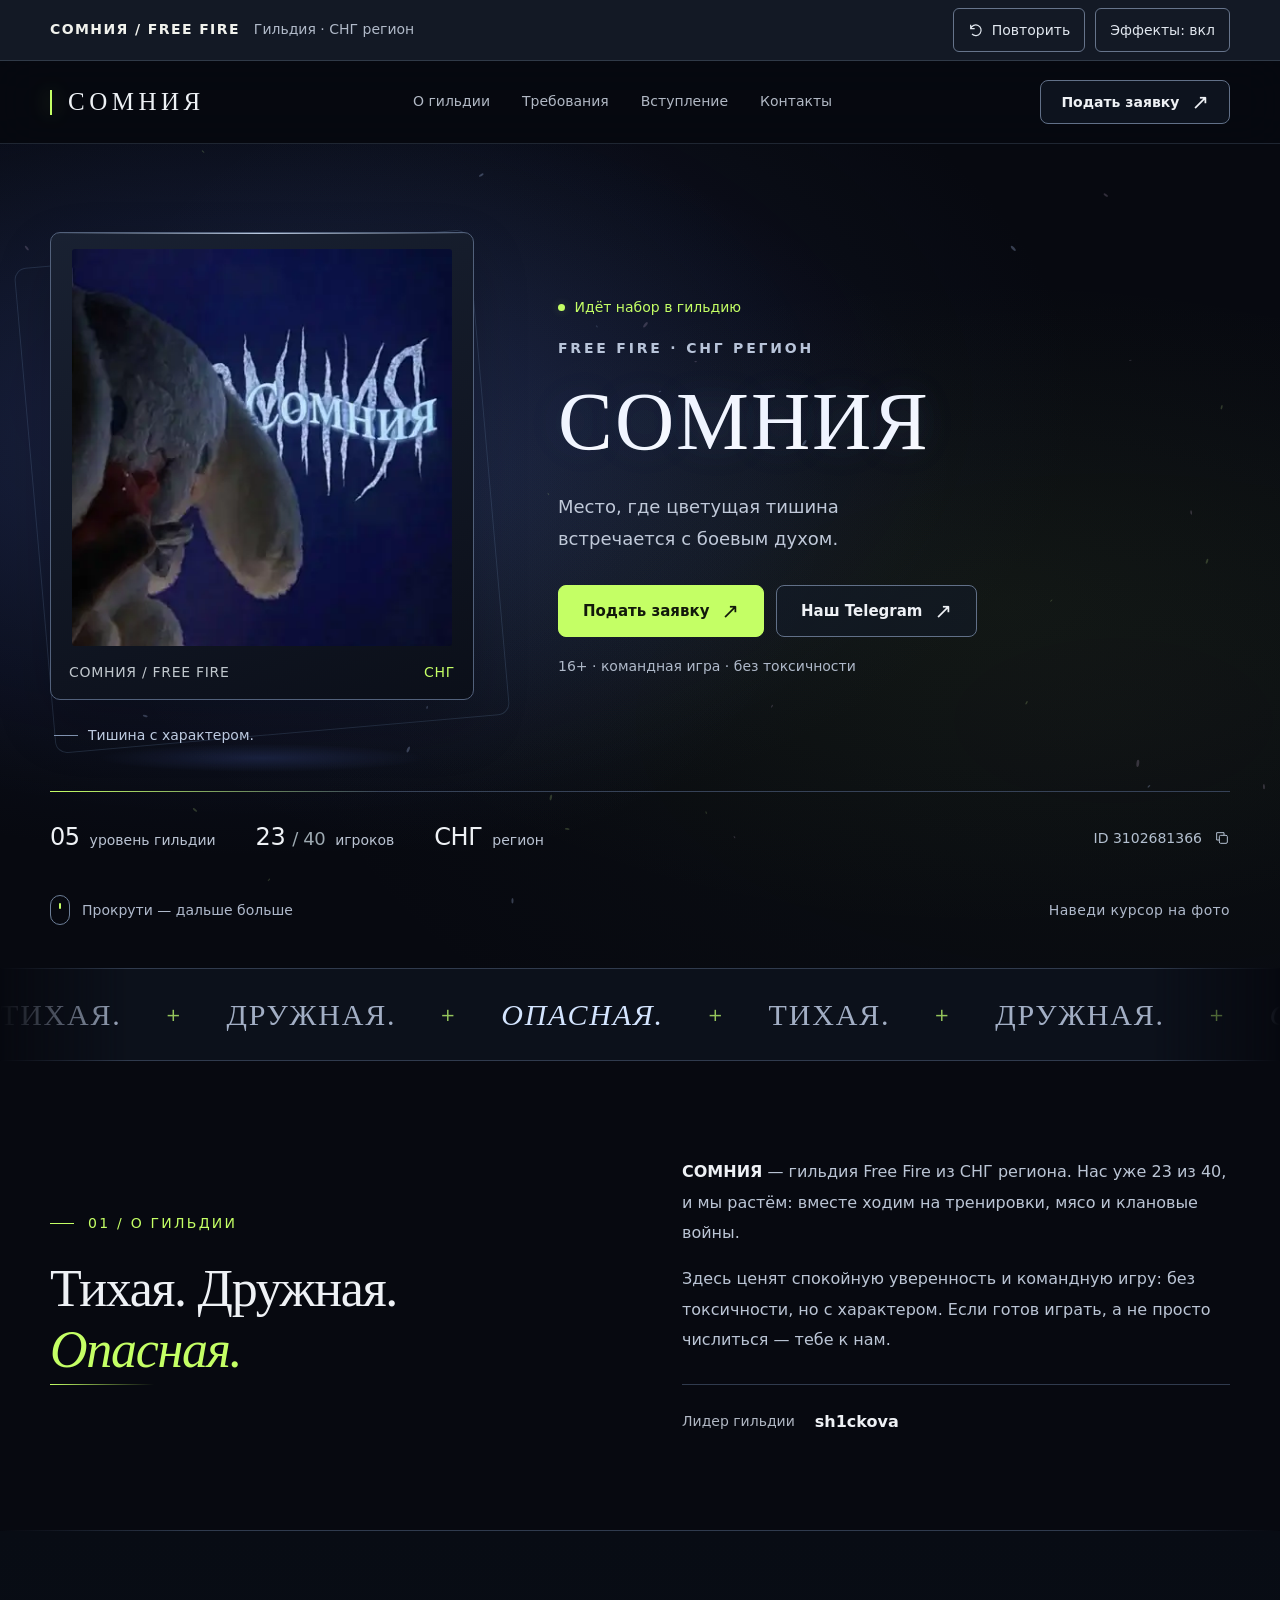
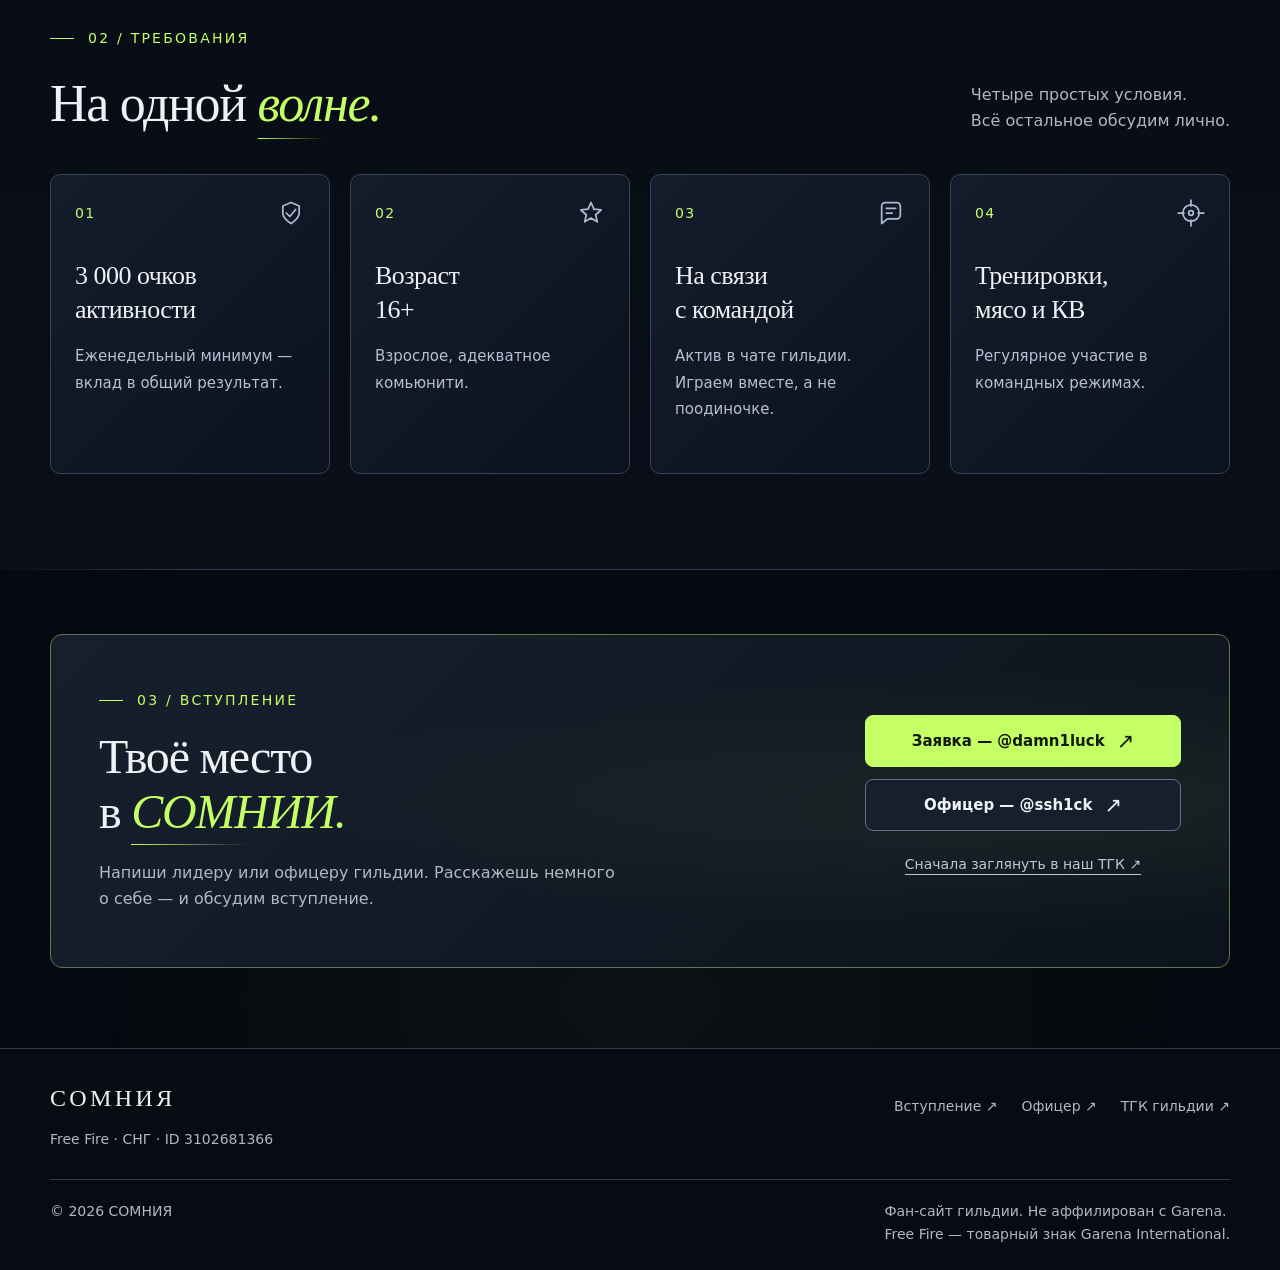
==== desktop.html @ 0462ac65 "Deploy animated desktop version; preserve original mobile site" ====
<!DOCTYPE html>

<html lang="ru">
<head>
<meta charset="utf-8"/>
<meta content="width=device-width, initial-scale=1" name="viewport"/><script>(()=>{try{if(!window.matchMedia||!window.matchMedia('(min-width: 1024px) and (hover: hover) and (pointer: fine)').matches){const u=new URL('./',location.href);u.search=location.search;u.hash=location.hash;location.replace(u.href);}}catch{location.replace('./');}})();</script><noscript><meta content="0;url=./" http-equiv="refresh"/></noscript>
<meta content="dark" name="color-scheme"/>

<title>СОМНИЯ — гильдия Free Fire · СНГ</title>
<style>
:root{--bg:#080b0e;--surface:#101418;--text:#f1f2ed;--muted:#afb5b9;--lime:#b8f455;--line:#30383d;--sans:system-ui,-apple-system,BlinkMacSystemFont,"Segoe UI",Arial,sans-serif;--serif:Georgia,"Times New Roman",serif}
*{box-sizing:border-box}html{scroll-behavior:smooth;scroll-padding-top:28px}body{margin:0;color:var(--text);background:var(--bg);font:16px/1.65 var(--sans);-webkit-font-smoothing:antialiased}a{color:inherit;text-decoration:none}button{font:inherit}button,a{-webkit-tap-highlight-color:transparent}button{cursor:pointer}img{display:block;max-width:100%}h1,h2,h3,p,figure,ul,ol,dl,dd{margin:0}ul,ol{list-style:none;padding:0}a:focus-visible,button:focus-visible{outline:2px solid var(--lime);outline-offset:5px}::selection{background:var(--lime);color:#080b0e}.wrap{width:min(1180px,calc(100% - 96px));margin-inline:auto}.preview{padding:8px 24px;text-align:center;font-size:14px;color:#bdc4c8;background:#151b20;border-bottom:1px solid var(--line)}.preview strong{font-weight:600;color:#f1f2ed}.nav{border-bottom:1px solid var(--line)}.nav-inner{height:88px;display:flex;gap:24px;align-items:center;justify-content:space-between}.brand{font-family:var(--serif);font-size:25px;letter-spacing:.17em;display:flex;align-items:center;gap:16px}.brand-sign{display:block;height:28px;width:2px;background:var(--lime);flex:none}.navlinks{display:flex;gap:32px;align-items:center}.navlinks a{display:flex;align-items:center;min-height:44px;font-size:14px;color:var(--muted);transition:color .2s}.navlinks a:hover{color:var(--lime)}.btn{display:inline-flex;justify-content:center;align-items:center;gap:12px;min-height:52px;padding:12px 24px;border:1px solid var(--line);border-radius:8px;font-size:15px;line-height:1.5;font-weight:650;color:var(--text);background:transparent;transition:background .2s,border-color .2s,transform .2s}.btn:hover{background:#1b2429;border-color:#637077}.btn:active{transform:translateY(1px)}.btn-primary{background:var(--lime);border-color:var(--lime);color:#111909}.btn-primary:hover{background:#ccff7b;border-color:#ccff7b}.btn-small{min-height:44px;padding:9px 20px;font-size:14px}.arrow{font-family:var(--sans);font-size:21px;font-weight:400;line-height:1}.burger{display:none;background:transparent;color:var(--text);border:1px solid #637077;border-radius:8px;width:44px;height:44px;padding:10px}.burger span{display:block;width:22px;height:2px;background:var(--text);margin:4px auto;transition:transform .2s,opacity .2s}.burger[aria-expanded=true] span:nth-child(1){transform:translateY(6px) rotate(45deg)}.burger[aria-expanded=true] span:nth-child(2){opacity:0}.burger[aria-expanded=true] span:nth-child(3){transform:translateY(-6px) rotate(-45deg)}
.hero{padding:64px 0 48px;position:relative}.hero-inner{display:grid;grid-template-columns:424px minmax(0,1fr);align-items:center;gap:84px}.art{width:100%;padding:20px 20px 0;border:1px solid var(--line);background:#0d1115;position:relative;border-radius:12px}.art::before{content:"";position:absolute;top:-1px;left:24px;right:24px;height:1px;background:linear-gradient(90deg,transparent,#8b987b,transparent)}.art img{width:380px;height:auto;aspect-ratio:400/418;object-fit:contain;border-radius:4px}.art figcaption{display:flex;align-items:center;justify-content:space-between;gap:16px;padding:16px 0;font-size:14px;color:#c0c7cd}.art figcaption span:last-child{color:var(--lime)}.eyebrow{text-transform:uppercase;letter-spacing:.17em;font-size:14px;font-weight:600;color:var(--muted)}.availability{display:inline-flex;align-items:center;gap:10px;color:var(--lime);font-size:14px;margin-bottom:22px}.dot{height:7px;width:7px;border-radius:50%;background:var(--lime);display:inline-block}.hero h1{font-family:var(--serif);font-size:clamp(64px,6.4vw,94px);font-weight:400;line-height:1.08;letter-spacing:.045em;margin:18px 0 22px;white-space:nowrap}.hero-description{font-size:18px;line-height:1.8;color:#bfc5c9;max-width:43ch}.hero-actions{display:flex;flex-wrap:wrap;gap:12px;margin-top:32px}.hero-note{font-size:14px;color:var(--muted);margin-top:18px}.hero-bottom{margin-top:48px;border-top:1px solid var(--line);padding-top:24px;display:flex;align-items:center;gap:24px;justify-content:space-between}.hero-facts{display:flex;gap:42px;align-items:center}.hero-facts>div{display:flex;align-items:baseline;gap:10px}.hero-facts dt{font-size:14px;color:var(--muted);order:2}.hero-facts dd{font-size:22px;font-weight:500;letter-spacing:-.02em}.hero-facts .subvalue{color:#9da9b1;font-size:18px}.id-button{display:inline-flex;align-items:center;gap:12px;padding:10px 0 10px 12px;min-height:44px;background:transparent;border:0;color:var(--muted);font-size:14px}.id-button:hover{color:var(--lime)}.id-button svg{width:16px;height:16px}.copy-status{min-width:0}.section{padding:76px 0;border-top:1px solid var(--line)}.section-label{font-size:14px;letter-spacing:.16em;text-transform:uppercase;color:var(--lime);margin-bottom:24px}.section h2{font-family:var(--serif);font-size:48px;font-weight:400;line-height:1.2;letter-spacing:-.035em}.section h2 em{font-weight:400;color:var(--lime)}.about-grid{display:grid;grid-template-columns:1fr 1fr;gap:80px}.about-copy p{color:var(--muted);font-size:16px;line-height:1.9;max-width:59ch}.about-copy p+p{margin-top:16px}.about-copy strong{color:var(--text);font-weight:600}.leader{display:flex;gap:20px;align-items:center;margin-top:24px;font-size:14px}.leader span{color:var(--muted)}.leader strong{font-size:16px;font-weight:600}.section-header{display:flex;gap:32px;align-items:flex-end;justify-content:space-between;margin-bottom:40px}.section-header p{font-size:16px;color:var(--muted);max-width:32ch}.requirements{display:grid;grid-template-columns:repeat(4,minmax(0,1fr));gap:24px}.requirement{padding:24px 0 0;border-top:1px solid #4b555d}.num{font-size:14px;letter-spacing:.1em;color:var(--lime);display:block;margin-bottom:32px}.requirement h3{font-family:var(--serif);font-weight:400;font-size:27px;line-height:1.25;min-height:72px;padding-bottom:12px}.requirement p{font-size:15px;color:var(--muted);line-height:1.8;max-width:26ch}.join{border-top:0;padding:20px 0 76px}.join-panel{border:1px solid var(--line);border-radius:12px;background:#11181a;padding:48px;display:grid;grid-template-columns:minmax(0,1fr) 310px;gap:48px;align-items:center}.join .section-label{margin-bottom:16px}.join h2{max-width:16ch;font-size:44px}.join p{margin-top:20px;max-width:52ch;color:var(--muted)}.join-actions{display:flex;flex-direction:column;gap:12px}.contact-link{min-height:44px;display:flex;align-items:center;justify-content:center;color:var(--muted);font-size:14px;text-decoration:underline;text-underline-offset:5px}.contact-link:hover{color:var(--lime)}.footer{border-top:1px solid var(--line);padding:36px 0 24px}.footer-top{display:flex;justify-content:space-between;align-items:flex-start;gap:32px}.footer-brand{font:24px var(--serif);letter-spacing:.14em}.footer-meta{font-size:14px;color:var(--muted);margin-top:14px}.footer-contacts{display:flex;flex-wrap:wrap;gap:24px}.footer-contacts a{color:var(--muted);font-size:14px;min-height:44px;display:flex;align-items:center}.footer-contacts a:hover{color:var(--lime)}.footer-bottom{border-top:1px solid var(--line);margin-top:28px;padding-top:20px;display:flex;justify-content:space-between;gap:32px;color:var(--muted);font-size:14px}.disclaimer{max-width:68ch}.preview-foot{padding:16px 24px;background:#141a1e;text-align:center;color:#b9c3c9;font-size:14px;border-top:1px solid var(--line)}
@media(min-width:1600px){.hero{padding-top:80px;padding-bottom:56px}.hero-inner{gap:100px}.hero h1{font-size:94px}}
@media(max-width:1150px) and (min-width:760px){.wrap{width:calc(100% - 64px)}.navlinks{gap:20px}.hero-inner{grid-template-columns:minmax(280px,360px) minmax(0,1fr);gap:40px}.hero h1{font-size:clamp(50px,6.2vw,70px)}.hero-facts{gap:24px}.about-grid{gap:48px}.section h2{font-size:42px}.requirements{grid-template-columns:repeat(2,minmax(0,1fr));gap:32px}.requirement h3{min-height:0}.num{margin-bottom:20px}}
@media(max-width:900px){.navlinks{gap:16px}.navlinks a{font-size:14px}.nav-action{display:none}.hero-facts{gap:20px}.hero-facts>div{display:block}.hero-facts dt{font-size:14px}.hero-facts dd{font-size:21px}.hero-bottom{align-items:flex-end}.join-panel{grid-template-columns:1fr;gap:32px}.join-actions{flex-direction:row;flex-wrap:wrap}.join h2{max-width:24ch}.footer-top{flex-direction:column}.footer-bottom{flex-direction:column;gap:12px}}
@media(max-width:759px){.wrap{width:calc(100% - 40px)}.preview{font-size:14px;padding:10px 20px}.nav-inner{height:72px;position:relative}.brand{font-size:21px;gap:12px}.burger{display:block}.navlinks{display:none;position:absolute;z-index:10;top:72px;left:-20px;right:-20px;flex-direction:column;align-items:stretch;padding:20px;background:#11191e;border-bottom:1px solid var(--line);gap:4px}.navlinks.open{display:flex}.navlinks a{font-size:17px;padding:10px 12px}.hero{padding:28px 0 32px}.hero-inner{grid-template-columns:1fr;gap:36px}.art{max-width:400px;margin:auto;padding:10px 10px 0}.art img{width:100%}.art figcaption{font-size:14px;padding:12px 0}.availability{margin-bottom:18px}.eyebrow{font-size:14px;letter-spacing:.12em}.hero h1{font-size:clamp(43px,11.8vw,72px);margin:16px 0 20px;letter-spacing:.04em}.hero-description{font-size:17px;line-height:1.8}.hero-actions{gap:10px;margin-top:24px}.hero-actions .btn{flex:1;padding:12px 16px;white-space:nowrap}.hero-bottom{margin-top:32px;align-items:flex-start;flex-direction:column;gap:20px}.hero-facts{width:100%;justify-content:space-between;gap:12px}.hero-facts>div{display:flex;flex-direction:column;gap:2px}.hero-facts dt{order:2}.id-button{padding-left:0}.section{padding:48px 0}.section-label{margin-bottom:20px}.section h2{font-size:36px;letter-spacing:-.02em}.about-grid{grid-template-columns:1fr;gap:28px}.section-header{display:block;margin-bottom:28px}.section-header p{margin-top:16px}.requirements{grid-template-columns:1fr;gap:28px}.requirement{padding-top:20px;display:grid;grid-template-columns:40px minmax(0,1fr);column-gap:16px}.num{grid-row:1 / 3;margin:4px 0 0}.requirement h3{font-size:25px;min-height:0;padding-bottom:10px}.requirement p{grid-column:2;max-width:100%;font-size:16px}.join{padding:0 0 48px;border:0}.join-panel{padding:28px 22px;border-radius:10px;gap:28px}.join h2{font-size:33px}.join p{font-size:16px}.join-actions{flex-direction:column;gap:12px}.join-actions .btn{width:100%;font-size:14px;padding:12px}.footer{padding-top:28px}.footer-contacts{gap:4px;flex-direction:column}.footer-top{gap:20px}.footer-bottom{margin-top:20px}.preview-foot{padding-inline:20px;text-align:left}}
@media(prefers-reduced-motion:reduce){html{scroll-behavior:auto}*,*::before,*::after{transition:none!important;animation:none!important}}
</style>
<style>/* SOMNIA V2 — local motion concept; no production files modified. */
:root{--bg:#070910;--surface:#10151e;--lime:#c4ff65;--text:#eef1f5;--muted:#b1b8c4;--line:#303a48;--ease:cubic-bezier(.2,.7,.2,1)}
html{scroll-padding-top:110px}body{background:var(--bg)}
.skip-link{position:fixed;left:16px;top:-100px;z-index:500;background:var(--lime);color:#12190a;padding:12px 20px;border-radius:8px}.skip-link:focus{top:16px}
.preview{padding:0;background:#131925;border-bottom-color:#303a48;text-align:left}.preview-inner{min-height:60px;display:flex;align-items:center;justify-content:space-between;gap:20px}.preview-copy{display:flex;gap:14px;align-items:center}.version{font-size:14px;letter-spacing:.1em;color:var(--lime);font-weight:650}.preview-copy p{color:#b1bac9;font-size:14px}.preview-controls{display:flex;gap:10px}.control{display:inline-flex;align-items:center;justify-content:center;gap:8px;padding:8px 14px;min-height:44px;border:1px solid #66748b;background:transparent;border-radius:6px;color:#e1e7ef;font:500 14px var(--sans);cursor:pointer}.control:hover{border-color:var(--lime);color:var(--lime)}.control svg{height:16px;width:16px;flex:none}.control[aria-pressed=false]{color:#c0c8d5}
.nav{position:sticky;top:0;z-index:100;background:rgba(7,9,16,.84);backdrop-filter:blur(20px);-webkit-backdrop-filter:blur(20px);border-bottom:1px solid rgba(170,194,226,.16);transition:background .3s}.nav.scrolled{background:rgba(7,9,16,.95)}.nav-inner{height:82px}.brand{font-weight:400;letter-spacing:.18em}.brand-sign{height:25px;box-shadow:0 0 20px rgba(196,255,101,.45)}.navlinks a{position:relative;padding:8px 0}.navlinks a:after{content:"";position:absolute;bottom:4px;height:1px;left:0;width:100%;background:var(--lime);transform:scaleX(0);transform-origin:left;transition:transform .3s var(--ease)}.navlinks a:hover:after,.navlinks a[aria-current=location]:after{transform:scaleX(1)}.navlinks a[aria-current=location]{color:var(--text)}.scroll-progress{height:2px;position:absolute;left:0;right:0;bottom:-1px;background:var(--lime);transform:scaleX(var(--progress,0));transform-origin:left;pointer-events:none;box-shadow:0 0 12px rgba(196,255,101,.4)}
.hero{isolation:isolate;padding:72px 0 36px;overflow:clip;min-height:730px;background:radial-gradient(ellipse at 19% 31%,rgba(42,62,123,.23),transparent 57%),radial-gradient(ellipse at 87% 70%,rgba(67,88,49,.07),transparent 52%),#070910}.hero>.wrap{position:relative;z-index:2}.atmosphere{position:absolute;inset:0;width:100%;height:100%;pointer-events:none;z-index:1;opacity:.75}.ambient{position:absolute;pointer-events:none;inset:0;z-index:0}.ambient:before,.ambient:after{content:"";position:absolute;pointer-events:none;inset:-8%;background:radial-gradient(ellipse at 24% 40%,rgba(89,111,221,.18),transparent 44%);opacity:.9}.ambient:after{background:radial-gradient(ellipse at 74% 55%,rgba(152,196,88,.08),transparent 44%);opacity:.7}.cursor-light{position:absolute;inset:0;z-index:0;pointer-events:none;background:radial-gradient(540px circle at var(--mx,35%) var(--my,40%),rgba(109,145,216,.07),transparent 72%)}
.hero-inner{grid-template-columns:424px minmax(0,1fr);gap:84px;min-height:486px}.art-stage{position:relative;perspective:1300px;padding:16px 0 8px}.art-stage:before{content:"";position:absolute;inset:32px -16px 20px;border:1px solid rgba(123,153,196,.20);border-radius:12px;transform:rotate(-5deg);pointer-events:none}.art-stage:after{content:"";position:absolute;left:9%;right:9%;bottom:-18px;height:30px;border-radius:50%;background:radial-gradient(ellipse,rgba(85,112,218,.18),transparent 66%);pointer-events:none}.art-motion{position:relative;transform:perspective(1300px) rotateX(var(--rx,0deg)) rotateY(var(--ry,0deg));transition:transform .5s var(--ease);will-change:auto}.art{background:linear-gradient(160deg,#192132,#0b0f19);border-color:#52617b;padding:16px 16px 0;border-radius:10px;box-shadow:0 24px 56px rgba(0,0,0,.2);position:relative;overflow:hidden;transform:translateZ(0)}.art:before{inset:0;height:1px;background:linear-gradient(90deg,transparent,rgba(216,232,255,.85),transparent);left:0;right:0}.art:after{content:"";position:absolute;inset:0;background:linear-gradient(115deg,transparent 27%,rgba(222,236,255,.12) 43%,transparent 55%);transform:translateX(-130%);pointer-events:none}.art img{width:380px;margin-inline:auto;border-radius:3px;position:relative}.art figcaption{font-size:14px;letter-spacing:.05em;padding:15px 2px}.art-caption{display:flex;align-items:center;gap:10px;font-size:14px;color:#b9c4d8;margin:24px 0 0 4px}.art-caption i{width:24px;height:1px;background:#8699b8;display:block}.art-caption span:last-child{color:#cbd9f0}
.availability{color:var(--lime);font-size:14px;margin-bottom:18px;gap:10px}.availability .dot{box-shadow:0 0 10px rgba(196,255,101,.22)}.eyebrow{font-size:14px;letter-spacing:.2em;color:#b8c4d9}.hero h1{font-size:clamp(62px,6.4vw,94px);letter-spacing:.025em;margin:18px 0 24px;color:#f1f5ff;line-height:1.08;font-weight:400;text-shadow:0 0 44px rgba(146,175,255,.10)}.hero h1 .char{display:inline-block;position:relative}.hero h1 .char:after{content:attr(data-char);position:absolute;inset:0;background:linear-gradient(115deg,transparent 25%,rgba(255,255,255,.75) 48%,transparent 70%);background-size:320% 100%;background-position:150% 0;-webkit-background-clip:text;background-clip:text;color:transparent;pointer-events:none}.hero-description{font-size:18px;line-height:1.8;color:#c0c9d9}.hero-actions{margin-top:30px}.hero-note{color:#afb9c9}.btn{position:relative;overflow:hidden;isolation:isolate;border-color:#617088;background:rgba(19,27,40,.6);transition:transform .35s var(--ease),background .3s,border-color .3s,box-shadow .3s}.btn:before{content:"";position:absolute;inset:0;background:linear-gradient(110deg,transparent 10%,rgba(255,255,255,.28) 50%,transparent 80%);transform:translateX(-140%);pointer-events:none;z-index:-1}.btn-primary{background:var(--lime);color:#12190b;border-color:var(--lime)}.btn-primary:hover{background:#d5ff92;box-shadow:0 0 0 5px rgba(196,255,101,.055),0 8px 28px rgba(137,181,72,.14)}.btn:hover .arrow{transform:translate(2px,-2px)}.arrow{transition:transform .3s var(--ease)}.btn-primary:focus-visible{outline-offset:5px}.hero-bottom{margin-top:36px;padding-top:24px;position:relative;border-top-color:#364257}.hero-bottom:before{content:"";position:absolute;top:-1px;left:0;width:28%;height:1px;background:linear-gradient(90deg,var(--lime),transparent)}.hero-facts{gap:40px}.hero-facts dd{font-weight:400;font-size:24px;font-variant-numeric:tabular-nums}.hero-facts dt{color:#bac3d2;font-size:14px}.id-button{color:#b4c0d0;flex:none}.hero-guide{display:flex;align-items:center;justify-content:space-between;margin-top:28px;gap:24px;font-size:14px;color:#afb9cb}.hero-guide a{min-height:44px;display:flex;align-items:center;gap:12px}.hero-guide a span:first-child{width:20px;height:30px;border:1px solid #6d7f98;border-radius:10px;position:relative}.hero-guide a span:first-child:after{content:"";position:absolute;top:7px;left:8px;width:2px;height:6px;background:var(--lime);border-radius:2px}.interaction-hint{letter-spacing:.025em}
.kinetic{overflow:hidden;border-top:1px solid #303b4e;border-bottom:1px solid #303b4e;position:relative;background:#0c111b;padding:23px 0;mask-image:linear-gradient(90deg,transparent,#000 10%,#000 90%,transparent)}.kinetic-track{display:flex;width:max-content;white-space:nowrap;will-change:auto}.kinetic-group{display:flex;align-items:center;gap:44px;padding-right:44px;font:30px/1.5 var(--serif);color:#a2aec4;letter-spacing:.06em}.kinetic-group em{color:#d4e5ff}.kinetic-group b{font:18px var(--sans);font-weight:300;color:#95c65b}
.section{padding:96px 0;border:0;position:relative}.section:not(.join):after{content:"";height:1px;background:linear-gradient(90deg,transparent,#303b4e 15%,#303b4e 85%,transparent);position:absolute;bottom:0;left:0;right:0}.section-label{color:var(--lime);font-size:14px;display:flex;align-items:center;gap:14px}.section-label:before{content:"";width:24px;height:1px;background:var(--lime);display:block;flex:none}.section h2{font-size:52px;line-height:1.16;letter-spacing:-.025em}.section h2 em{color:var(--lime);display:inline-block;position:relative}.section h2 em:after{content:"";height:1px;position:absolute;left:0;right:0;bottom:-5px;background:linear-gradient(90deg,var(--lime),transparent);transform-origin:left;transform:scaleX(.55)}.about-grid{gap:84px;align-items:center}.about-copy p{color:#bbc5d5}.leader{border-top:1px solid #303b4e;padding-top:24px;margin-top:28px}.leader strong{color:var(--text)}
#reqs{background:linear-gradient(180deg,#080c14,#0a0f19)}.section-header{margin-bottom:40px}.requirements{gap:20px}.requirement{border:1px solid #364359;border-radius:10px;padding:24px;position:relative;overflow:hidden;background:linear-gradient(135deg,#141d2c,#0c121e);transition:transform .4s var(--ease),border-color .4s,box-shadow .4s;min-height:300px;isolation:isolate}.requirement:before{content:"";position:absolute;inset:0;background:radial-gradient(240px circle at var(--cx,50%) var(--cy,0%),rgba(147,189,91,.15),transparent 72%);opacity:0;transition:opacity .4s;pointer-events:none;z-index:-1}.requirement:after{content:"";position:absolute;bottom:0;left:24px;right:24px;height:2px;background:var(--lime);transform:scaleX(0);transform-origin:left;transition:transform .4s var(--ease)}.req-top{display:flex;justify-content:space-between;align-items:center;margin-bottom:32px;gap:16px}.num{margin:0;font-size:14px}.req-icon{height:28px;width:28px;color:#aabbd1}.requirement h3{font-size:26px;line-height:1.3;min-height:84px;padding-bottom:16px;letter-spacing:-.02em}.requirement p{font-size:15px;line-height:1.75;color:#b5c0d2;max-width:none}.join{padding:64px 0 80px;background:radial-gradient(ellipse at 50% 90%,rgba(60,81,49,.12),transparent 60%)}.join-panel{padding:54px 48px;background:radial-gradient(ellipse at 85% 50%,rgba(161,210,98,.08),transparent 55%),linear-gradient(135deg,#16202d,#0d131c);border-color:#637453;position:relative;isolation:isolate;overflow:hidden;grid-template-columns:minmax(0,1fr) 316px}.join-panel:before{content:"";position:absolute;inset:0;z-index:-1;background:linear-gradient(110deg,transparent 25%,rgba(132,175,214,.07) 45%,transparent 65%);transform:translateX(-110%);pointer-events:none}.join h2{font-size:48px}.join .btn{background-color:#16202d}.join .btn-primary{background-color:var(--lime)}.join .contact-link{color:#bcc8d8}.footer{background:#080b12;border-top-color:#303a48}.footer-bottom{border-top-color:#303a48}.preview-foot{background:#121925;color:#bbc7d8;border-top-color:#303a48}
/* Motion is progressive enhancement: content is visible without JavaScript. */
.motion-on .ambient:before{animation:ambient-drift 16s ease-in-out infinite alternate}.motion-on .ambient:after{animation:ambient-drift 22s ease-in-out infinite alternate-reverse}.motion-on .art-float{animation:float-art 7s ease-in-out infinite}.motion-on .art:after{animation:art-light 10s ease-in-out infinite}.motion-on .art-stage:before{animation:frame-drift 10s ease-in-out infinite alternate}.motion-on .kinetic-track{animation:marquee 36s linear infinite}.motion-on .availability .dot{animation:beacon 4s ease-in-out infinite}.motion-on .hero-guide a span:first-child:after{animation:scroll-cue 2.8s ease-in-out infinite}.motion-on .join-panel:before{animation:join-light 12s ease-in-out infinite}.motion-on .reveal-ready{transition:opacity .85s var(--ease),transform .85s var(--ease),filter .85s var(--ease);transition-delay:var(--delay,0ms)}.motion-on .reveal-ready:not(.is-visible){opacity:0;transform:translateY(28px);filter:blur(4px)}.motion-on .reveal-ready:focus-within{opacity:1;transform:none;filter:none}.motion-on .intro .char{animation:char-in 1.2s var(--ease) both;animation-delay:calc(var(--i)*85ms + 170ms)}.motion-on .intro .char:after{animation:title-light 2.5s ease-out 1.1s both}.motion-on .intro .entrance{animation:content-in 1.15s var(--ease) both;animation-delay:var(--entrance-delay,100ms)}.motion-on .section .is-visible h2 em:after{animation:line-in 1.6s var(--ease) both}.motion-off .reveal-ready{opacity:1!important;transform:none!important;filter:none!important}.motion-off .char,.motion-off .entrance{opacity:1!important;transform:none!important;filter:none!important}.motion-off .art-motion,.motion-off .btn{transform:none!important}.motion-off .atmosphere{display:none}.motion-off .cursor-light{display:none}.motion-off .interaction-hint{visibility:hidden}.motion-off *, .motion-off *:before,.motion-off *:after{animation:none!important}.motion-off{scroll-behavior:auto}
@keyframes char-in{0%{opacity:0;transform:translateY(.45em) rotate(3deg);filter:blur(12px)}100%{opacity:1;transform:translateY(0) rotate(0);filter:blur(0)}}
@keyframes content-in{from{opacity:0;transform:translateY(22px);filter:blur(3px)}to{opacity:1;transform:none;filter:none}}
@keyframes title-light{from{background-position:150% 0}to{background-position:-130% 0}}
@keyframes ambient-drift{from{transform:translate(-2%,-2%) scale(1)}to{transform:translate(3%,4%) scale(1.08)}}
@keyframes float-art{0%,100%{transform:translateY(0)}50%{transform:translateY(-8px)}}
@keyframes frame-drift{from{transform:rotate(-5deg)}to{transform:rotate(-2deg)}}
@keyframes art-light{0%,65%{transform:translateX(-140%)}95%,100%{transform:translateX(140%)}}
@keyframes marquee{to{transform:translateX(-50%)}}
@keyframes beacon{0%,100%{box-shadow:0 0 0 0 rgba(196,255,101,.18)}50%{box-shadow:0 0 0 5px rgba(196,255,101,.02)}}
@keyframes scroll-cue{0%,100%{transform:translateY(0);opacity:.6}50%{transform:translateY(6px);opacity:1}}
@keyframes line-in{from{transform:scaleX(0)}to{transform:scaleX(.55)}}
@keyframes join-light{0%,65%{transform:translateX(-110%)}100%{transform:translateX(110%)}}
@media(hover:hover) and (pointer:fine){.motion-on .btn:hover{transform:translate(var(--bx,0px),var(--by,0px))}.motion-on .btn:hover:before{transition:transform .7s var(--ease);transform:translateX(140%)}.motion-on .requirement:hover{transform:translateY(-8px);border-color:#849774;box-shadow:0 16px 32px rgba(0,0,0,.2)}.motion-on .requirement:hover:before{opacity:1}.motion-on .requirement:hover:after{transform:scaleX(1)}}
@media(min-width:1600px){.hero{padding-top:84px;min-height:780px}.hero-inner{gap:84px}.hero h1{font-size:94px}}
@media(min-width:760px) and (max-width:1150px){.hero-inner{grid-template-columns:minmax(280px,360px) minmax(0,1fr);gap:44px}.hero h1{font-size:clamp(44px,6vw,69px)}.hero{padding-top:52px;min-height:0}.hero-actions{gap:10px}.hero-actions .btn{padding:12px 18px}.requirements{grid-template-columns:repeat(2,minmax(0,1fr))}.requirement{min-height:250px}.section h2{font-size:43px}.hero-facts{gap:28px}.about-grid{gap:48px}}
@media(max-width:1000px){.preview-copy p{display:none}.hero-facts>div{flex-direction:column;align-items:flex-start;gap:2px}.hero-facts dt{order:2}.navlinks{gap:22px}.nav-action{display:none}}
@media(max-width:900px){.join-panel{grid-template-columns:1fr}.join-actions{flex-direction:row;flex-wrap:wrap}.interaction-hint{display:none}}
@media(max-width:759px){html{scroll-padding-top:88px}.preview-inner{flex-wrap:wrap;gap:8px;padding:10px 0}.preview-copy{flex:1}.preview-copy p{display:none}.preview-controls{gap:6px}.control{font-size:14px;padding:8px 10px}.replay-label{display:none}.nav-inner{height:68px}.navlinks{top:68px;background:#101826}.navlinks a{padding:10px 12px}.navlinks a:after{left:12px;width:70px}.hero{padding:20px 0 28px;min-height:0}.hero-inner{grid-template-columns:1fr;gap:32px;min-height:0}.art-stage{padding:12px 8px 0;max-width:394px;margin:auto;width:100%}.art-stage:before{inset:20px 0 26px;transform:rotate(-3deg)}.art{padding:12px 12px 0}.art img{width:100%;max-width:380px}.art figcaption{font-size:14px;padding:12px 0}.art-caption{margin-top:18px;font-size:14px}.availability{margin-bottom:18px}.hero h1{font-size:clamp(42px,12vw,76px);letter-spacing:.018em;margin:16px 0 20px}.hero-description{font-size:17px}.hero-actions{margin-top:24px}.hero-actions .btn{padding:12px 14px;white-space:nowrap;font-size:14px}.hero-bottom{margin-top:28px;flex-direction:column;gap:16px}.hero-facts{width:100%;gap:12px;justify-content:space-between}.hero-facts dd{font-size:23px}.hero-facts dt{font-size:14px}.id-button{padding-left:0}.hero-guide{margin-top:8px}.interaction-hint{display:none}.kinetic{padding:16px 0}.kinetic-group{font-size:23px;gap:28px;padding-right:28px}.section{padding:56px 0}.section h2{font-size:38px}.about-grid{grid-template-columns:1fr;gap:28px}.section-label{font-size:14px;margin-bottom:22px}.requirements{grid-template-columns:1fr;gap:16px}.requirement{display:block;min-height:0;padding:24px}.req-top{margin-bottom:22px}.requirement h3{min-height:0;font-size:28px;line-height:1.3;padding-bottom:12px}.requirement h3 br{display:none}.requirement h3 br:after{content:" "}.requirement p{font-size:16px;max-width:none}.requirement .num{margin:0}.req-icon{height:24px;width:24px}.join{padding:24px 0 56px}.join-panel{padding:30px 24px;gap:28px;grid-template-columns:1fr}.join h2{font-size:36px}.join-actions{flex-direction:column}.footer{padding-top:32px}.footer-meta{line-height:1.8}.motion-on .art-float{animation:none}.cursor-light{display:none}.hero-guide a{font-size:14px}.preview-foot{text-align:left}.btn{max-width:100%}}
@media(prefers-reduced-motion:reduce){html{scroll-behavior:auto}.reveal-ready,.char,.entrance{opacity:1!important;transform:none!important;filter:none!important}*,*:before,*:after{animation:none!important;transition:none!important}.atmosphere{display:none}.art-motion{transform:none!important}}
@media print{.preview,.nav,.atmosphere,.ambient,.hero-guide,.preview-foot,.kinetic{display:none}.reveal-ready{opacity:1!important;transform:none!important;filter:none!important}body{background:white;color:black}.section,.hero{background:none}}

.requirement h3 br{display:initial}
.tab-hidden *, .tab-hidden *:before,.tab-hidden *:after{animation-play-state:paused!important}
.hero.is-away .art-float,.hero.is-away .ambient:before,.hero.is-away .ambient:after,.hero.is-away .art:after{animation-play-state:paused}
@media(max-width:759px){.requirement h3 br{display:initial}}
</style><meta content="СОМНИЯ — гильдия Free Fire, СНГ регион. Уровень 5, набор активных игроков 16+. Вступление: @damn1luck." name="description"/><meta content="#070910" name="theme-color"/><meta content="website" property="og:type"/><meta content="https://quez1x1907.github.io/Somnia/" property="og:url"/><meta content="СОМНИЯ — гильдия Free Fire" property="og:title"/><meta content="Уровень 5 · СНГ · идёт набор. Вступление: @damn1luck" property="og:description"/><meta content="https://quez1x1907.github.io/Somnia/assets/og.jpg" property="og:image"/><meta content="ru_RU" property="og:locale"/><link href="assets/favicon.png" rel="icon" type="image/png"/><link href="https://quez1x1907.github.io/Somnia/" rel="canonical"/></head>
<body id="top"><a class="skip-link" href="#main">К содержимому</a>
<div class="preview"><div class="wrap preview-inner"><div class="preview-copy"><strong class="version">СОМНИЯ / FREE FIRE</strong><p>Гильдия · СНГ регион</p></div><div class="preview-controls"><button aria-label="Повторить вступительную анимацию" class="control" id="replay"><svg aria-hidden="true" fill="none" stroke="currentColor" stroke-width="1.8" viewbox="0 0 24 24"><path d="M4 10a8 8 0 1 1 2 8M4 4v6h6"></path></svg><span class="replay-label">Повторить</span></button><button aria-label="Фоновые эффекты и анимации" aria-pressed="true" class="control" id="motion-toggle"><span>Эффекты: вкл</span></button></div></div></div>
<header class="nav">
<div class="wrap nav-inner">
<a aria-label="Сомния — наверх" class="brand" href="#top"><span aria-hidden="true" class="brand-sign"></span>СОМНИЯ</a>
<nav aria-label="Основная навигация" class="navlinks" id="menu"><a href="#about">О гильдии</a><a href="#reqs">Требования</a><a href="#join">Вступление</a><a href="#contacts">Контакты</a></nav>
<a class="btn btn-small nav-action" href="https://t.me/damn1luck" rel="noopener noreferrer" target="_blank">Подать заявку <span aria-hidden="true" class="arrow">↗</span></a>
<button aria-controls="menu" aria-expanded="false" aria-label="Открыть меню" class="burger"><span aria-hidden="true"></span><span aria-hidden="true"></span><span aria-hidden="true"></span></button>
</div>
<div aria-hidden="true" class="scroll-progress"></div></header>
<main id="main">
<section aria-labelledby="hero-title" class="hero" id="hero"><div aria-hidden="true" class="ambient"></div><div aria-hidden="true" class="cursor-light"></div><canvas aria-hidden="true" class="atmosphere" id="atmosphere"></canvas>
<div class="wrap">
<div class="hero-inner">
<div class="art-stage entrance" style="--entrance-delay:100ms"><div class="art-float"><div class="art-motion"><figure class="art"><img alt="Оригинальный арт Сомнии: плюшевый заяц и название гильдии на тёмно-синем фоне" fetchpriority="high" height="418" src="assets/hero-photo.webp" width="400"/><figcaption><span>СОМНИЯ / FREE FIRE</span><span>СНГ</span></figcaption></figure></div></div><p class="art-caption"><i aria-hidden="true"></i><span>Тишина с характером.</span></p></div>
<div class="hero-copy">
<p class="availability entrance" style="--entrance-delay:80ms"><span aria-hidden="true" class="dot"></span>Идёт набор в гильдию</p>
<p class="eyebrow entrance" style="--entrance-delay:180ms">Free Fire · СНГ регион</p>
<h1 aria-label="СОМНИЯ" id="hero-title"><span aria-hidden="true" class="char" data-char="С" style="--i:0">С</span><span aria-hidden="true" class="char" data-char="О" style="--i:1">О</span><span aria-hidden="true" class="char" data-char="М" style="--i:2">М</span><span aria-hidden="true" class="char" data-char="Н" style="--i:3">Н</span><span aria-hidden="true" class="char" data-char="И" style="--i:4">И</span><span aria-hidden="true" class="char" data-char="Я" style="--i:5">Я</span></h1>
<p class="hero-description entrance" style="--entrance-delay:520ms">Место, где цветущая тишина<br class="desktop-break"/> встречается с боевым духом.</p>
<div class="hero-actions entrance" style="--entrance-delay:650ms"><a class="btn btn-primary" href="https://t.me/damn1luck" rel="noopener noreferrer" target="_blank">Подать заявку <span aria-hidden="true" class="arrow">↗</span></a><a class="btn" href="https://t.me/somni1aa" rel="noopener noreferrer" target="_blank">Наш Telegram <span aria-hidden="true" class="arrow">↗</span></a></div>
<p class="hero-note entrance" style="--entrance-delay:750ms">16+ · командная игра · без токсичности</p>
</div>
</div>
<div class="hero-bottom entrance" style="--entrance-delay:850ms">
<dl class="hero-facts" data-reveal=""><div><dt>уровень гильдии</dt><dd aria-label="Уровень 5"><span aria-hidden="true" data-pad="2" data-target="5">05</span></dd></div><div><dt>игроков</dt><dd aria-label="23 игрока из 40"><span aria-hidden="true" data-target="23">23</span> <span aria-hidden="true" class="subvalue">/ 40</span></dd></div><div><dt>регион</dt><dd>СНГ</dd></div></dl>
<button aria-label="Скопировать ID гильдии 3102681366" class="id-button" id="copy-id"><span aria-live="polite" class="copy-status">ID 3102681366</span><svg aria-hidden="true" fill="none" stroke="currentColor" stroke-width="1.5" viewbox="0 0 24 24"><rect height="12" rx="2" width="12" x="8" y="8"></rect><path d="M15 8V4H4v11h4"></path></svg></button>
</div>
<div class="hero-guide entrance" style="--entrance-delay:1000ms"><a href="#about"><span aria-hidden="true"></span>Прокрути — дальше больше</a><span class="interaction-hint">Наведи курсор на фото</span></div></div>
</section><div aria-hidden="true" class="kinetic"><div class="kinetic-track"><div class="kinetic-group"><span>ТИХАЯ.</span><b aria-hidden="true">+</b><span>ДРУЖНАЯ.</span><b aria-hidden="true">+</b><em>ОПАСНАЯ.</em><b aria-hidden="true">+</b><span>ТИХАЯ.</span><b aria-hidden="true">+</b><span>ДРУЖНАЯ.</span><b aria-hidden="true">+</b><em>ОПАСНАЯ.</em><b aria-hidden="true">+</b></div><div class="kinetic-group"><span>ТИХАЯ.</span><b aria-hidden="true">+</b><span>ДРУЖНАЯ.</span><b aria-hidden="true">+</b><em>ОПАСНАЯ.</em><b aria-hidden="true">+</b><span>ТИХАЯ.</span><b aria-hidden="true">+</b><span>ДРУЖНАЯ.</span><b aria-hidden="true">+</b><em>ОПАСНАЯ.</em><b aria-hidden="true">+</b></div></div></div>
<section aria-labelledby="about-title" class="section" id="about">
<div class="wrap about-grid"><div data-delay="0" data-reveal=""><p class="section-label">01 / О гильдии</p><h2 id="about-title">Тихая. Дружная.<br/><em>Опасная.</em></h2></div><div class="about-copy" data-delay="130" data-reveal=""><p><strong>СОМНИЯ</strong> — гильдия Free Fire из СНГ региона. Нас уже 23 из 40, и мы растём: вместе ходим на тренировки, мясо и клановые войны.</p><p>Здесь ценят спокойную уверенность и командную игру: без токсичности, но с характером. Если готов играть, а не просто числиться — тебе к нам.</p><div class="leader"><span>Лидер гильдии</span><strong>sh1ckova</strong></div></div></div>
</section>
<section aria-labelledby="req-title" class="section" id="reqs">
<div class="wrap"><p class="section-label" data-delay="0" data-reveal="">02 / Требования</p><div class="section-header" data-delay="0" data-reveal=""><h2 id="req-title">На одной <em>волне.</em></h2><p>Четыре простых условия.<br/>Всё остальное обсудим лично.</p></div><ol class="requirements">
<li class="requirement" data-delay="0" data-reveal=""><div class="req-top"><span aria-hidden="true" class="num">01</span><svg aria-hidden="true" class="req-icon" fill="none" stroke="currentColor" stroke-linecap="round" stroke-linejoin="round" stroke-width="1.5" viewbox="0 0 24 24"><path d="M12 3l7 3v6c0 5-7 9-7 9S5 17 5 12V6l7-3zM8 12l3 3 5-6"></path></svg></div><h3>3 000 очков<br/>активности</h3><p>Еженедельный минимум — вклад в общий результат.</p></li>
<li class="requirement" data-delay="100" data-reveal=""><div class="req-top"><span aria-hidden="true" class="num">02</span><svg aria-hidden="true" class="req-icon" fill="none" stroke="currentColor" stroke-linecap="round" stroke-linejoin="round" stroke-width="1.5" viewbox="0 0 24 24"><path d="M12 3l2.5 5.7 6.2.7-4.7 4.1 1.4 6.1-5.4-3.3-5.4 3.3L8 13.5 3.3 9.4l6.2-.7L12 3z"></path></svg></div><h3>Возраст<br/>16+</h3><p>Взрослое, адекватное комьюнити.</p></li>
<li class="requirement" data-delay="200" data-reveal=""><div class="req-top"><span aria-hidden="true" class="num">03</span><svg aria-hidden="true" class="req-icon" fill="none" stroke="currentColor" stroke-linecap="round" stroke-linejoin="round" stroke-width="1.5" viewbox="0 0 24 24"><path d="M20 14a3 3 0 0 1-3 3H9l-5 4V6a3 3 0 0 1 3-3h10a3 3 0 0 1 3 3v8zM8 8h8M8 12h5"></path></svg></div><h3>На связи<br/>с командой</h3><p>Актив в чате гильдии. Играем вместе, а не поодиночке.</p></li>
<li class="requirement" data-delay="300" data-reveal=""><div class="req-top"><span aria-hidden="true" class="num">04</span><svg aria-hidden="true" class="req-icon" fill="none" stroke="currentColor" stroke-linecap="round" stroke-linejoin="round" stroke-width="1.5" viewbox="0 0 24 24"><circle cx="12" cy="12" r="7"></circle><circle cx="12" cy="12" r="2"></circle><path d="M12 1v5M12 18v5M1 12h5M18 12h5"></path></svg></div><h3>Тренировки,<br/>мясо и КВ</h3><p>Регулярное участие в командных режимах.</p></li>
</ol></div>
</section>
<section aria-labelledby="join-title" class="section join" id="join"><div class="wrap"><div class="join-panel" data-delay="0" data-reveal=""><div><div class="section-label">03 / Вступление</div><h2 id="join-title">Твоё место<br/>в <em>СОМНИИ.</em></h2><p>Напиши лидеру или офицеру гильдии. Расскажешь немного о себе — и обсудим вступление.</p></div><div class="join-actions"><a class="btn btn-primary" href="https://t.me/damn1luck" rel="noopener noreferrer" target="_blank">Заявка — @damn1luck <span aria-hidden="true" class="arrow">↗</span></a><a class="btn" href="https://t.me/ssh1ck" rel="noopener noreferrer" target="_blank">Офицер — @ssh1ck <span aria-hidden="true" class="arrow">↗</span></a><a class="contact-link" href="https://t.me/somni1aa" rel="noopener noreferrer" target="_blank">Сначала заглянуть в наш ТГК ↗</a></div></div></div></section>
</main>
<footer class="footer" id="contacts"><div class="wrap"><div class="footer-top" data-delay="0" data-reveal=""><div><a class="footer-brand" href="#top">СОМНИЯ</a><p class="footer-meta">Free Fire · СНГ · ID 3102681366</p></div><nav aria-label="Контакты" class="footer-contacts"><a href="https://t.me/damn1luck" rel="noopener noreferrer" target="_blank">Вступление ↗</a><a href="https://t.me/ssh1ck" rel="noopener noreferrer" target="_blank">Офицер ↗</a><a href="https://t.me/somni1aa" rel="noopener noreferrer" target="_blank">ТГК гильдии ↗</a></nav></div><div class="footer-bottom" data-delay="0" data-reveal=""><span>© 2026 СОМНИЯ</span><p class="disclaimer">Фан-сайт гильдии. Не аффилирован с Garena.<br/>Free Fire — товарный знак Garena International.</p></div></div></footer>

<script>(()=>{
'use strict';
const root=document.documentElement,hero=document.querySelector('.hero');
const reduce=matchMedia('(prefers-reduced-motion: reduce)'),fine=matchMedia('(hover:hover) and (pointer:fine)');
const motionButton=document.querySelector('#motion-toggle'),replay=document.querySelector('#replay');
let savedOff=false;try{savedOff=localStorage.getItem('somnia-motion')==='off';}catch{}
let enabled=!reduce.matches&&!savedOff;
const revealItems=[...document.querySelectorAll('[data-reveal]')];
const numberFrames=new Map();
let revealObserver;
function finalNumbers(){document.querySelectorAll('[data-target]').forEach(el=>{cancelAnimationFrame(numberFrames.get(el));el.textContent=String(el.dataset.target).padStart(Number(el.dataset.pad)||0,'0');});numberFrames.clear();}
function countUp(el){if(el.dataset.counted)return;el.dataset.counted='1';const to=Number(el.dataset.target),pad=Number(el.dataset.pad)||0;if(!enabled){el.textContent=String(to).padStart(pad,'0');return;}let started;function tick(t){started??=t;const p=Math.min(1,(t-started)/1150);el.textContent=String(Math.round(to*(1-Math.pow(1-p,3)))).padStart(pad,'0');if(p<1&&enabled)numberFrames.set(el,requestAnimationFrame(tick));else numberFrames.delete(el);}numberFrames.set(el,requestAnimationFrame(tick));}
function reveal(el){el.classList.add('is-visible');el.querySelectorAll('[data-target]').forEach(countUp);if(el.matches('[data-target]'))countUp(el);}
function initialiseReveals(){if(!('IntersectionObserver' in window)){revealItems.forEach(reveal);return;}revealObserver=new IntersectionObserver(entries=>{entries.forEach(e=>{if(e.isIntersecting){reveal(e.target);revealObserver.unobserve(e.target);}});},{threshold:.1,rootMargin:'0px 0px -28px 0px'});revealItems.forEach(el=>{el.classList.add('reveal-ready');el.style.setProperty('--delay',`${el.dataset.delay||0}ms`);if(!enabled)reveal(el);else revealObserver.observe(el);});}
const burger=document.querySelector('.burger'),menu=document.querySelector('#menu');
function closeMenu(){menu.classList.remove('open');burger.setAttribute('aria-expanded','false');burger.setAttribute('aria-label','Открыть меню');}
burger.addEventListener('click',()=>{const open=burger.getAttribute('aria-expanded')!=='true';menu.classList.toggle('open',open);burger.setAttribute('aria-expanded',String(open));burger.setAttribute('aria-label',open?'Закрыть меню':'Открыть меню');});
menu.querySelectorAll('a').forEach(a=>a.addEventListener('click',closeMenu));
document.addEventListener('keydown',e=>{if(e.key==='Escape'&&menu.classList.contains('open')){closeMenu();burger.focus();}});
matchMedia('(min-width:760px)').addEventListener('change',e=>{if(e.matches)closeMenu();});
const artStage=document.querySelector('.art-stage'),artMotion=document.querySelector('.art-motion');
function resetTilt(){artMotion.style.setProperty('--rx','0deg');artMotion.style.setProperty('--ry','0deg');}
artStage.addEventListener('pointermove',e=>{if(!enabled||!fine.matches)return;const r=artStage.getBoundingClientRect();const x=(e.clientX-r.left)/r.width-.5,y=(e.clientY-r.top)/r.height-.5;artMotion.style.setProperty('--rx',`${-y*7}deg`);artMotion.style.setProperty('--ry',`${x*9}deg`);});
artStage.addEventListener('pointerleave',resetTilt);
hero.addEventListener('pointermove',e=>{if(!enabled||!fine.matches)return;const r=hero.getBoundingClientRect();hero.style.setProperty('--mx',`${e.clientX-r.left}px`);hero.style.setProperty('--my',`${e.clientY-r.top}px`);},{passive:true});
hero.addEventListener('pointerleave',()=>{hero.style.removeProperty('--mx');hero.style.removeProperty('--my');});
document.querySelectorAll('.btn').forEach(btn=>{btn.addEventListener('pointermove',e=>{if(!enabled||!fine.matches)return;const r=btn.getBoundingClientRect();btn.style.setProperty('--bx',`${((e.clientX-r.left)/r.width-.5)*7}px`);btn.style.setProperty('--by',`${((e.clientY-r.top)/r.height-.5)*6}px`);});btn.addEventListener('pointerleave',()=>{btn.style.setProperty('--bx','0px');btn.style.setProperty('--by','0px');});});
document.querySelectorAll('.requirement').forEach(card=>{card.addEventListener('pointermove',e=>{if(!enabled||!fine.matches)return;const r=card.getBoundingClientRect();card.style.setProperty('--cx',`${e.clientX-r.left}px`);card.style.setProperty('--cy',`${e.clientY-r.top}px`);},{passive:true});});
let scrollFrame=0;const nav=document.querySelector('.nav'),navLinks=[...menu.querySelectorAll('a')];const sections=navLinks.map(a=>document.querySelector(a.getAttribute('href'))).filter(Boolean);
function updateScroll(){scrollFrame=0;const max=document.documentElement.scrollHeight-innerHeight;nav.style.setProperty('--progress',max?Math.min(1,Math.max(0,scrollY/max)):0);nav.classList.toggle('scrolled',scrollY>24);let active='';sections.forEach(s=>{if(s.getBoundingClientRect().top<170)active='#'+s.id;});navLinks.forEach(a=>{if(a.getAttribute('href')===active)a.setAttribute('aria-current','location');else a.removeAttribute('aria-current');});}
addEventListener('scroll',()=>{if(!scrollFrame)scrollFrame=requestAnimationFrame(updateScroll);},{passive:true});
addEventListener('resize',()=>{if(!scrollFrame)scrollFrame=requestAnimationFrame(updateScroll);},{passive:true});
// Sparse particles are an ambient effect, not a replacement for the source photo.
const canvas=document.querySelector('#atmosphere');let ctx=null;try{ctx=canvas.getContext('2d');}catch{}
let width=1,height=1,particles=[],raf=0,last=0,heroVisible=true,seed=2941;
function rand(){seed=(seed*1664525+1013904223)>>>0;return seed/4294967296;}
function sizeCanvas(){if(!ctx)return;width=hero.clientWidth;height=hero.clientHeight;const dpr=Math.min(devicePixelRatio||1,1.5);canvas.width=Math.round(width*dpr);canvas.height=Math.round(height*dpr);ctx.setTransform(dpr,0,0,dpr,0,0);seed=2941;particles=Array.from({length:width<760?12:34},()=>({x:rand()*width,y:rand()*height,scale:.7+rand()*1.8,speed:8+rand()*16,phase:rand()*6.28,rotation:rand()*6.28,tone:Math.floor(rand()*3)}));if(!enabled)ctx.clearRect(0,0,width,height);}
function frame(t){raf=0;if(!enabled||!heroVisible||document.hidden||!ctx)return;if(last&&t-last<32){raf=requestAnimationFrame(frame);return;}const dt=last?Math.min((t-last)/1000,.07):.033;last=t;ctx.clearRect(0,0,width,height);particles.forEach(p=>{p.x+=dt*(8+Math.sin(t/2700+p.phase)*8);p.y-=dt*p.speed;if(p.y<-12){p.y=height+12;p.x=rand()*width;}if(p.x>width+12)p.x=-12;ctx.save();ctx.translate(p.x,p.y);ctx.rotate(p.rotation+t/11000);ctx.fillStyle=['rgba(177,197,243,.38)','rgba(193,231,141,.28)','rgba(197,172,206,.3)'][p.tone];ctx.beginPath();ctx.ellipse(0,0,p.scale*.6,p.scale*1.55,0,0,Math.PI*2);ctx.fill();ctx.restore();});raf=requestAnimationFrame(frame);}
function startParticles(){if(!raf&&enabled&&heroVisible&&!document.hidden&&ctx){last=0;raf=requestAnimationFrame(frame);}}
function stopParticles(){cancelAnimationFrame(raf);raf=0;last=0;}
if('ResizeObserver' in window)new ResizeObserver(sizeCanvas).observe(hero);else addEventListener('resize',sizeCanvas,{passive:true});
if('IntersectionObserver' in window)new IntersectionObserver(entries=>{heroVisible=entries[0].isIntersecting;hero.classList.toggle('is-away',!heroVisible);if(heroVisible)startParticles();else stopParticles();}).observe(hero);
document.addEventListener('visibilitychange',()=>{root.classList.toggle('tab-hidden',document.hidden);if(document.hidden)stopParticles();else startParticles();});
function applyMotion(){root.classList.toggle('motion-on',enabled);root.classList.toggle('motion-off',!enabled);motionButton.setAttribute('aria-pressed',String(enabled));motionButton.querySelector('span').textContent=enabled?'Эффекты: вкл':'Эффекты: выкл';motionButton.disabled=reduce.matches;motionButton.title=reduce.matches?'В системе включено уменьшение движения':'Включить или приостановить анимации';replay.disabled=!enabled;if(enabled)startParticles();else{stopParticles();resetTilt();finalNumbers();revealItems.forEach(reveal);}}
motionButton.addEventListener('click',()=>{enabled=!enabled&&!reduce.matches;savedOff=!enabled;try{localStorage.setItem('somnia-motion',enabled?'on':'off');}catch{}applyMotion();});
reduce.addEventListener('change',()=>{enabled=!reduce.matches&&!savedOff;applyMotion();});
replay.addEventListener('click',()=>{if(!enabled)return;window.scrollTo({top:0,behavior:'smooth'});hero.classList.remove('intro');void hero.offsetWidth;hero.classList.add('intro');});
const copyButton=document.querySelector('#copy-id'),copyText=document.querySelector('.copy-status');let copyTimer;
copyButton.addEventListener('click',async()=>{clearTimeout(copyTimer);let ok=false;try{if(navigator.clipboard){await navigator.clipboard.writeText('3102681366');ok=true;}}catch{}if(!ok){const f=document.createElement('textarea');f.value='3102681366';f.setAttribute('aria-label','ID гильдии');f.style.cssText='position:fixed;left:0;top:0;width:1px;height:1px;opacity:0';document.body.append(f);f.select();try{ok=document.execCommand('copy');}catch{}f.remove();copyButton.focus();}copyText.textContent=ok?'ID скопирован':'ID 3102681366 — выдели вручную';copyTimer=setTimeout(()=>{copyText.textContent='ID 3102681366';},2500);});
initialiseReveals();sizeCanvas();applyMotion();updateScroll();hero.classList.add('intro');
})();
</script></body></html>
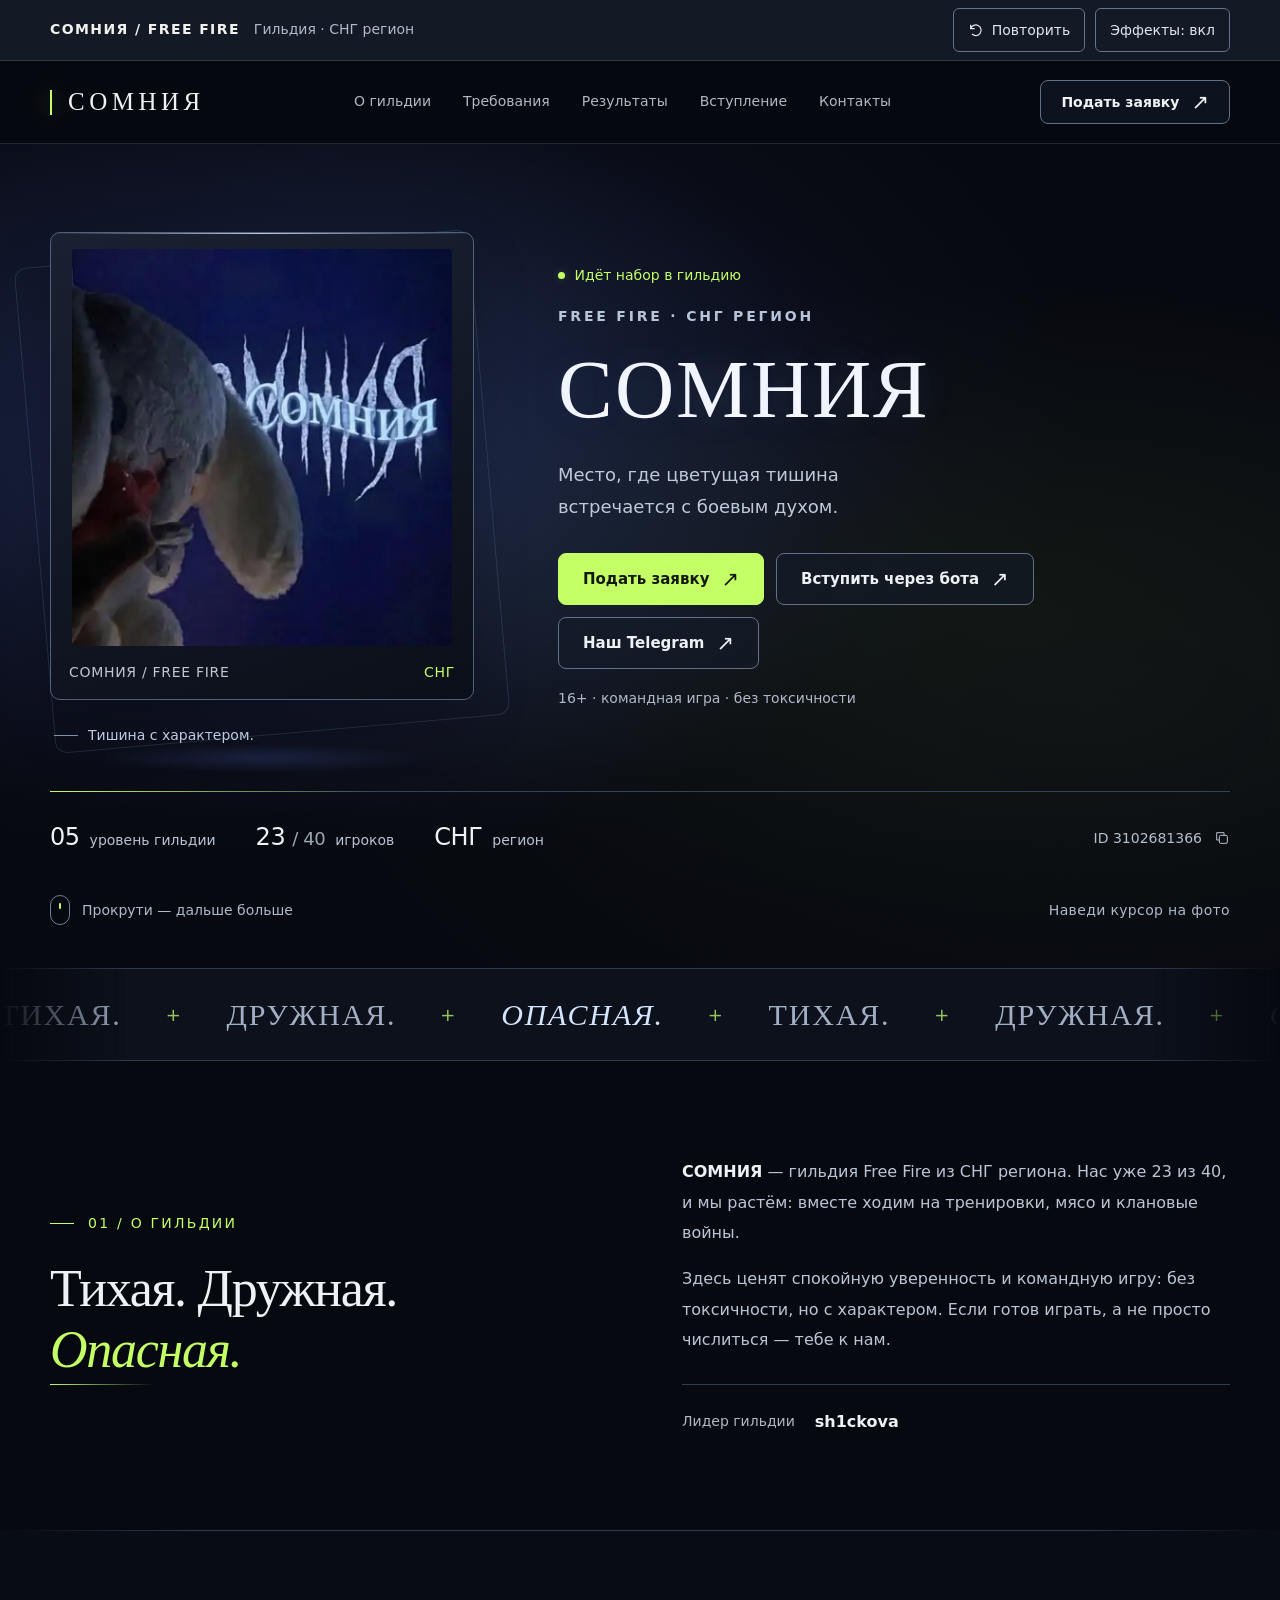
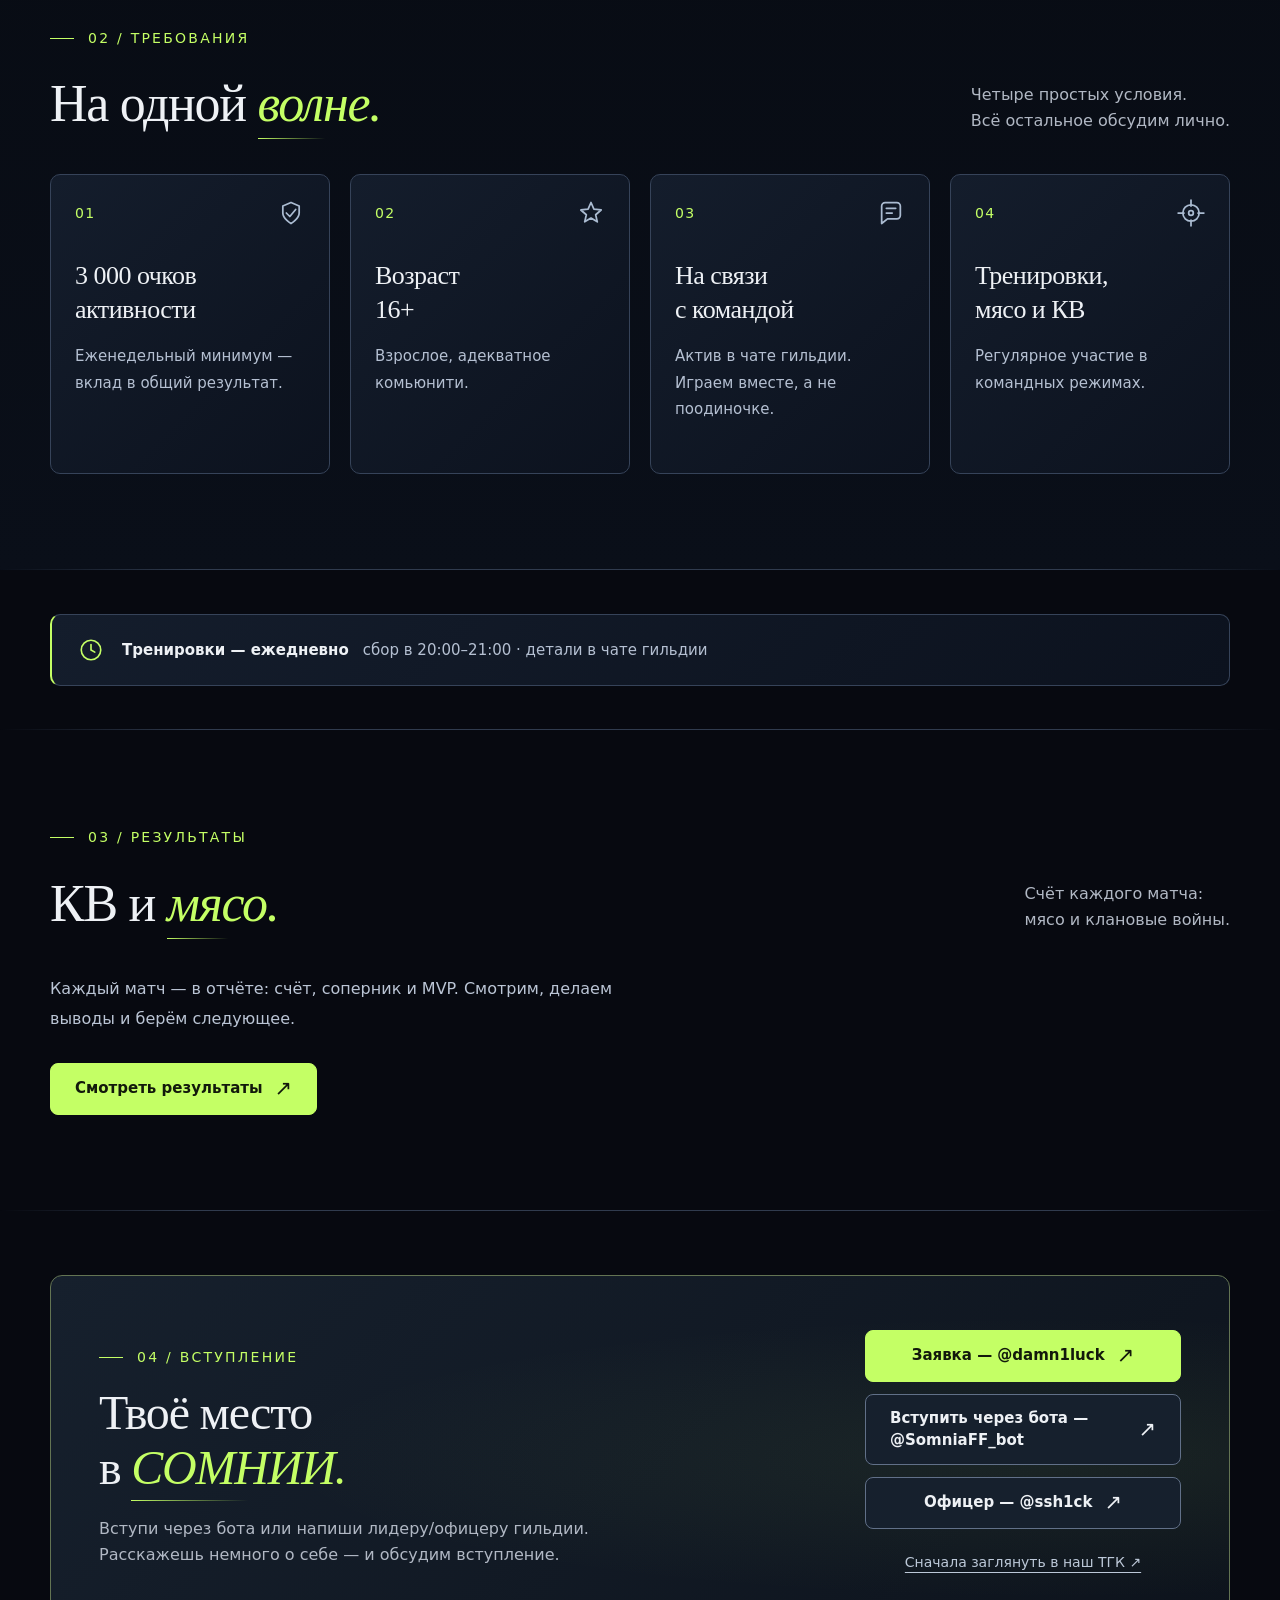
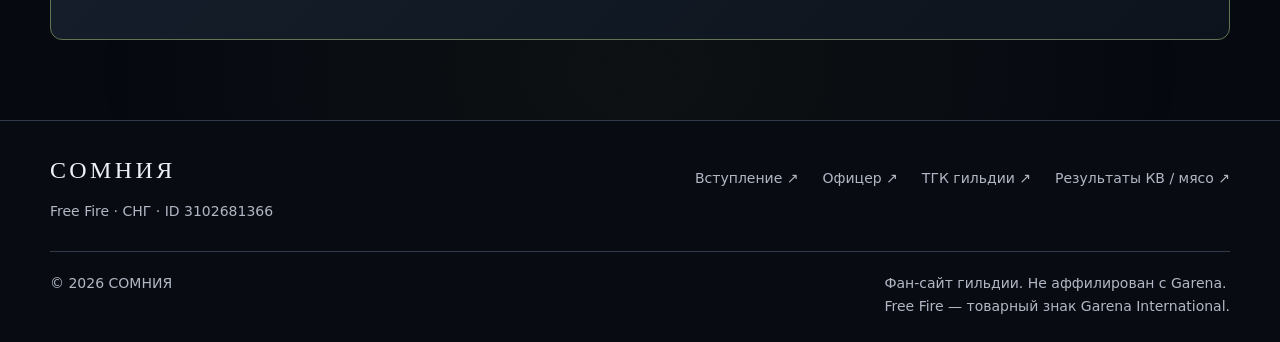
==== commit 84f889ca: "Убрать словарь новичка и цитату, добавить бота заявок и недостающие секции на ПК-версии - index.html" ====
--- a/desktop.html
+++ b/desktop.html
@@ -56,13 +56,22 @@
 .tab-hidden *, .tab-hidden *:before,.tab-hidden *:after{animation-play-state:paused!important}
 .hero.is-away .art-float,.hero.is-away .ambient:before,.hero.is-away .ambient:after,.hero.is-away .art:after{animation-play-state:paused}
 @media(max-width:759px){.requirement h3 br{display:initial}}
+/* Added: schedule strip + results section */
+.section#sched{padding:44px 0}
+.sched-strip{display:flex;align-items:center;gap:18px;border:1px solid #364359;border-left:2px solid var(--lime);border-radius:10px;background:linear-gradient(135deg,#141d2c,#0c121e);padding:22px 26px}
+.sched-strip svg{height:26px;width:26px;color:var(--lime);flex:none}
+.sched-strip p{margin:0;font-size:15px;color:#b5c0d2;line-height:1.7}
+.sched-strip strong{color:var(--text);font-weight:600;margin-right:14px;white-space:nowrap}
+.results-copy p{color:#bbc5d5;font-size:16px;line-height:1.9;max-width:59ch;margin:0}
+.results-actions{margin-top:28px;display:flex;flex-wrap:wrap;gap:12px}
+@media(max-width:759px){.sched-strip{align-items:flex-start;padding:18px 20px}.sched-strip p{font-size:15px}.sched-strip strong{display:block;margin:0 0 4px}}
 </style><meta content="СОМНИЯ — гильдия Free Fire, СНГ регион. Уровень 5, набор активных игроков 16+. Вступление: @damn1luck." name="description"/><meta content="#070910" name="theme-color"/><meta content="website" property="og:type"/><meta content="https://quez1x1907.github.io/Somnia/" property="og:url"/><meta content="СОМНИЯ — гильдия Free Fire" property="og:title"/><meta content="Уровень 5 · СНГ · идёт набор. Вступление: @damn1luck" property="og:description"/><meta content="https://quez1x1907.github.io/Somnia/assets/og.jpg" property="og:image"/><meta content="ru_RU" property="og:locale"/><link href="assets/favicon.png" rel="icon" type="image/png"/><link href="https://quez1x1907.github.io/Somnia/" rel="canonical"/></head>
 <body id="top"><a class="skip-link" href="#main">К содержимому</a>
 <div class="preview"><div class="wrap preview-inner"><div class="preview-copy"><strong class="version">СОМНИЯ / FREE FIRE</strong><p>Гильдия · СНГ регион</p></div><div class="preview-controls"><button aria-label="Повторить вступительную анимацию" class="control" id="replay"><svg aria-hidden="true" fill="none" stroke="currentColor" stroke-width="1.8" viewbox="0 0 24 24"><path d="M4 10a8 8 0 1 1 2 8M4 4v6h6"></path></svg><span class="replay-label">Повторить</span></button><button aria-label="Фоновые эффекты и анимации" aria-pressed="true" class="control" id="motion-toggle"><span>Эффекты: вкл</span></button></div></div></div>
 <header class="nav">
 <div class="wrap nav-inner">
 <a aria-label="Сомния — наверх" class="brand" href="#top"><span aria-hidden="true" class="brand-sign"></span>СОМНИЯ</a>
-<nav aria-label="Основная навигация" class="navlinks" id="menu"><a href="#about">О гильдии</a><a href="#reqs">Требования</a><a href="#join">Вступление</a><a href="#contacts">Контакты</a></nav>
+<nav aria-label="Основная навигация" class="navlinks" id="menu"><a href="#about">О гильдии</a><a href="#reqs">Требования</a><a href="results.html">Результаты</a><a href="#join">Вступление</a><a href="#contacts">Контакты</a></nav>
 <a class="btn btn-small nav-action" href="https://t.me/damn1luck" rel="noopener noreferrer" target="_blank">Подать заявку <span aria-hidden="true" class="arrow">↗</span></a>
 <button aria-controls="menu" aria-expanded="false" aria-label="Открыть меню" class="burger"><span aria-hidden="true"></span><span aria-hidden="true"></span><span aria-hidden="true"></span></button>
 </div>
@@ -77,7 +86,7 @@
 <p class="eyebrow entrance" style="--entrance-delay:180ms">Free Fire · СНГ регион</p>
 <h1 aria-label="СОМНИЯ" id="hero-title"><span aria-hidden="true" class="char" data-char="С" style="--i:0">С</span><span aria-hidden="true" class="char" data-char="О" style="--i:1">О</span><span aria-hidden="true" class="char" data-char="М" style="--i:2">М</span><span aria-hidden="true" class="char" data-char="Н" style="--i:3">Н</span><span aria-hidden="true" class="char" data-char="И" style="--i:4">И</span><span aria-hidden="true" class="char" data-char="Я" style="--i:5">Я</span></h1>
 <p class="hero-description entrance" style="--entrance-delay:520ms">Место, где цветущая тишина<br class="desktop-break"/> встречается с боевым духом.</p>
-<div class="hero-actions entrance" style="--entrance-delay:650ms"><a class="btn btn-primary" href="https://t.me/damn1luck" rel="noopener noreferrer" target="_blank">Подать заявку <span aria-hidden="true" class="arrow">↗</span></a><a class="btn" href="https://t.me/somni1aa" rel="noopener noreferrer" target="_blank">Наш Telegram <span aria-hidden="true" class="arrow">↗</span></a></div>
+<div class="hero-actions entrance" style="--entrance-delay:650ms"><a class="btn btn-primary" href="https://t.me/damn1luck" rel="noopener noreferrer" target="_blank">Подать заявку <span aria-hidden="true" class="arrow">↗</span></a><a class="btn" href="https://t.me/SomniaFF_bot" rel="noopener noreferrer" target="_blank">Вступить через бота <span aria-hidden="true" class="arrow">↗</span></a><a class="btn" href="https://t.me/somni1aa" rel="noopener noreferrer" target="_blank">Наш Telegram <span aria-hidden="true" class="arrow">↗</span></a></div>
 <p class="hero-note entrance" style="--entrance-delay:750ms">16+ · командная игра · без токсичности</p>
 </div>
 </div>
@@ -98,9 +107,11 @@
 <li class="requirement" data-delay="300" data-reveal=""><div class="req-top"><span aria-hidden="true" class="num">04</span><svg aria-hidden="true" class="req-icon" fill="none" stroke="currentColor" stroke-linecap="round" stroke-linejoin="round" stroke-width="1.5" viewbox="0 0 24 24"><circle cx="12" cy="12" r="7"></circle><circle cx="12" cy="12" r="2"></circle><path d="M12 1v5M12 18v5M1 12h5M18 12h5"></path></svg></div><h3>Тренировки,<br/>мясо и КВ</h3><p>Регулярное участие в командных режимах.</p></li>
 </ol></div>
 </section>
-<section aria-labelledby="join-title" class="section join" id="join"><div class="wrap"><div class="join-panel" data-delay="0" data-reveal=""><div><div class="section-label">03 / Вступление</div><h2 id="join-title">Твоё место<br/>в <em>СОМНИИ.</em></h2><p>Напиши лидеру или офицеру гильдии. Расскажешь немного о себе — и обсудим вступление.</p></div><div class="join-actions"><a class="btn btn-primary" href="https://t.me/damn1luck" rel="noopener noreferrer" target="_blank">Заявка — @damn1luck <span aria-hidden="true" class="arrow">↗</span></a><a class="btn" href="https://t.me/ssh1ck" rel="noopener noreferrer" target="_blank">Офицер — @ssh1ck <span aria-hidden="true" class="arrow">↗</span></a><a class="contact-link" href="https://t.me/somni1aa" rel="noopener noreferrer" target="_blank">Сначала заглянуть в наш ТГК ↗</a></div></div></div></section>
+<section aria-label="Расписание тренировок" class="section" id="sched"><div class="wrap"><div class="sched-strip" data-delay="0" data-reveal=""><svg aria-hidden="true" fill="none" stroke="currentColor" stroke-linecap="round" stroke-width="1.5" viewbox="0 0 24 24"><circle cx="12" cy="12" r="9"></circle><path d="M12 7v5l3.5 2"></path></svg><p><strong>Тренировки — ежедневно</strong>сбор в 20:00–21:00 · детали в чате гильдии</p></div></div></section>
+<section aria-labelledby="results-title" class="section" id="results"><div class="wrap"><p class="section-label" data-delay="0" data-reveal="">03 / Результаты</p><div class="section-header" data-delay="0" data-reveal=""><h2 id="results-title">КВ и <em>мясо.</em></h2><p>Счёт каждого матча:<br/>мясо и клановые войны.</p></div><div class="results-copy" data-delay="130" data-reveal=""><p>Каждый матч — в отчёте: счёт, соперник и MVP. Смотрим, делаем выводы и берём следующее.</p><div class="results-actions"><a class="btn btn-primary" href="results.html" rel="noopener noreferrer" target="_blank">Смотреть результаты <span aria-hidden="true" class="arrow">↗</span></a></div></div></div></section>
+<section aria-labelledby="join-title" class="section join" id="join"><div class="wrap"><div class="join-panel" data-delay="0" data-reveal=""><div><div class="section-label">04 / Вступление</div><h2 id="join-title">Твоё место<br/>в <em>СОМНИИ.</em></h2><p>Вступи через бота или напиши лидеру/офицеру гильдии. Расскажешь немного о себе — и обсудим вступление.</p></div><div class="join-actions"><a class="btn btn-primary" href="https://t.me/damn1luck" rel="noopener noreferrer" target="_blank">Заявка — @damn1luck <span aria-hidden="true" class="arrow">↗</span></a><a class="btn" href="https://t.me/SomniaFF_bot" rel="noopener noreferrer" target="_blank">Вступить через бота — @SomniaFF_bot <span aria-hidden="true" class="arrow">↗</span></a><a class="btn" href="https://t.me/ssh1ck" rel="noopener noreferrer" target="_blank">Офицер — @ssh1ck <span aria-hidden="true" class="arrow">↗</span></a><a class="contact-link" href="https://t.me/somni1aa" rel="noopener noreferrer" target="_blank">Сначала заглянуть в наш ТГК ↗</a></div></div></div></section>
 </main>
-<footer class="footer" id="contacts"><div class="wrap"><div class="footer-top" data-delay="0" data-reveal=""><div><a class="footer-brand" href="#top">СОМНИЯ</a><p class="footer-meta">Free Fire · СНГ · ID 3102681366</p></div><nav aria-label="Контакты" class="footer-contacts"><a href="https://t.me/damn1luck" rel="noopener noreferrer" target="_blank">Вступление ↗</a><a href="https://t.me/ssh1ck" rel="noopener noreferrer" target="_blank">Офицер ↗</a><a href="https://t.me/somni1aa" rel="noopener noreferrer" target="_blank">ТГК гильдии ↗</a></nav></div><div class="footer-bottom" data-delay="0" data-reveal=""><span>© 2026 СОМНИЯ</span><p class="disclaimer">Фан-сайт гильдии. Не аффилирован с Garena.<br/>Free Fire — товарный знак Garena International.</p></div></div></footer>
+<footer class="footer" id="contacts"><div class="wrap"><div class="footer-top" data-delay="0" data-reveal=""><div><a class="footer-brand" href="#top">СОМНИЯ</a><p class="footer-meta">Free Fire · СНГ · ID 3102681366</p></div><nav aria-label="Контакты" class="footer-contacts"><a href="https://t.me/damn1luck" rel="noopener noreferrer" target="_blank">Вступление ↗</a><a href="https://t.me/ssh1ck" rel="noopener noreferrer" target="_blank">Офицер ↗</a><a href="https://t.me/somni1aa" rel="noopener noreferrer" target="_blank">ТГК гильдии ↗</a><a href="results.html" rel="noopener noreferrer" target="_blank">Результаты КВ / мясо ↗</a></nav></div><div class="footer-bottom" data-delay="0" data-reveal=""><span>© 2026 СОМНИЯ</span><p class="disclaimer">Фан-сайт гильдии. Не аффилирован с Garena.<br/>Free Fire — товарный знак Garena International.</p></div></div></footer>
 
 <script>(()=>{
 'use strict';
